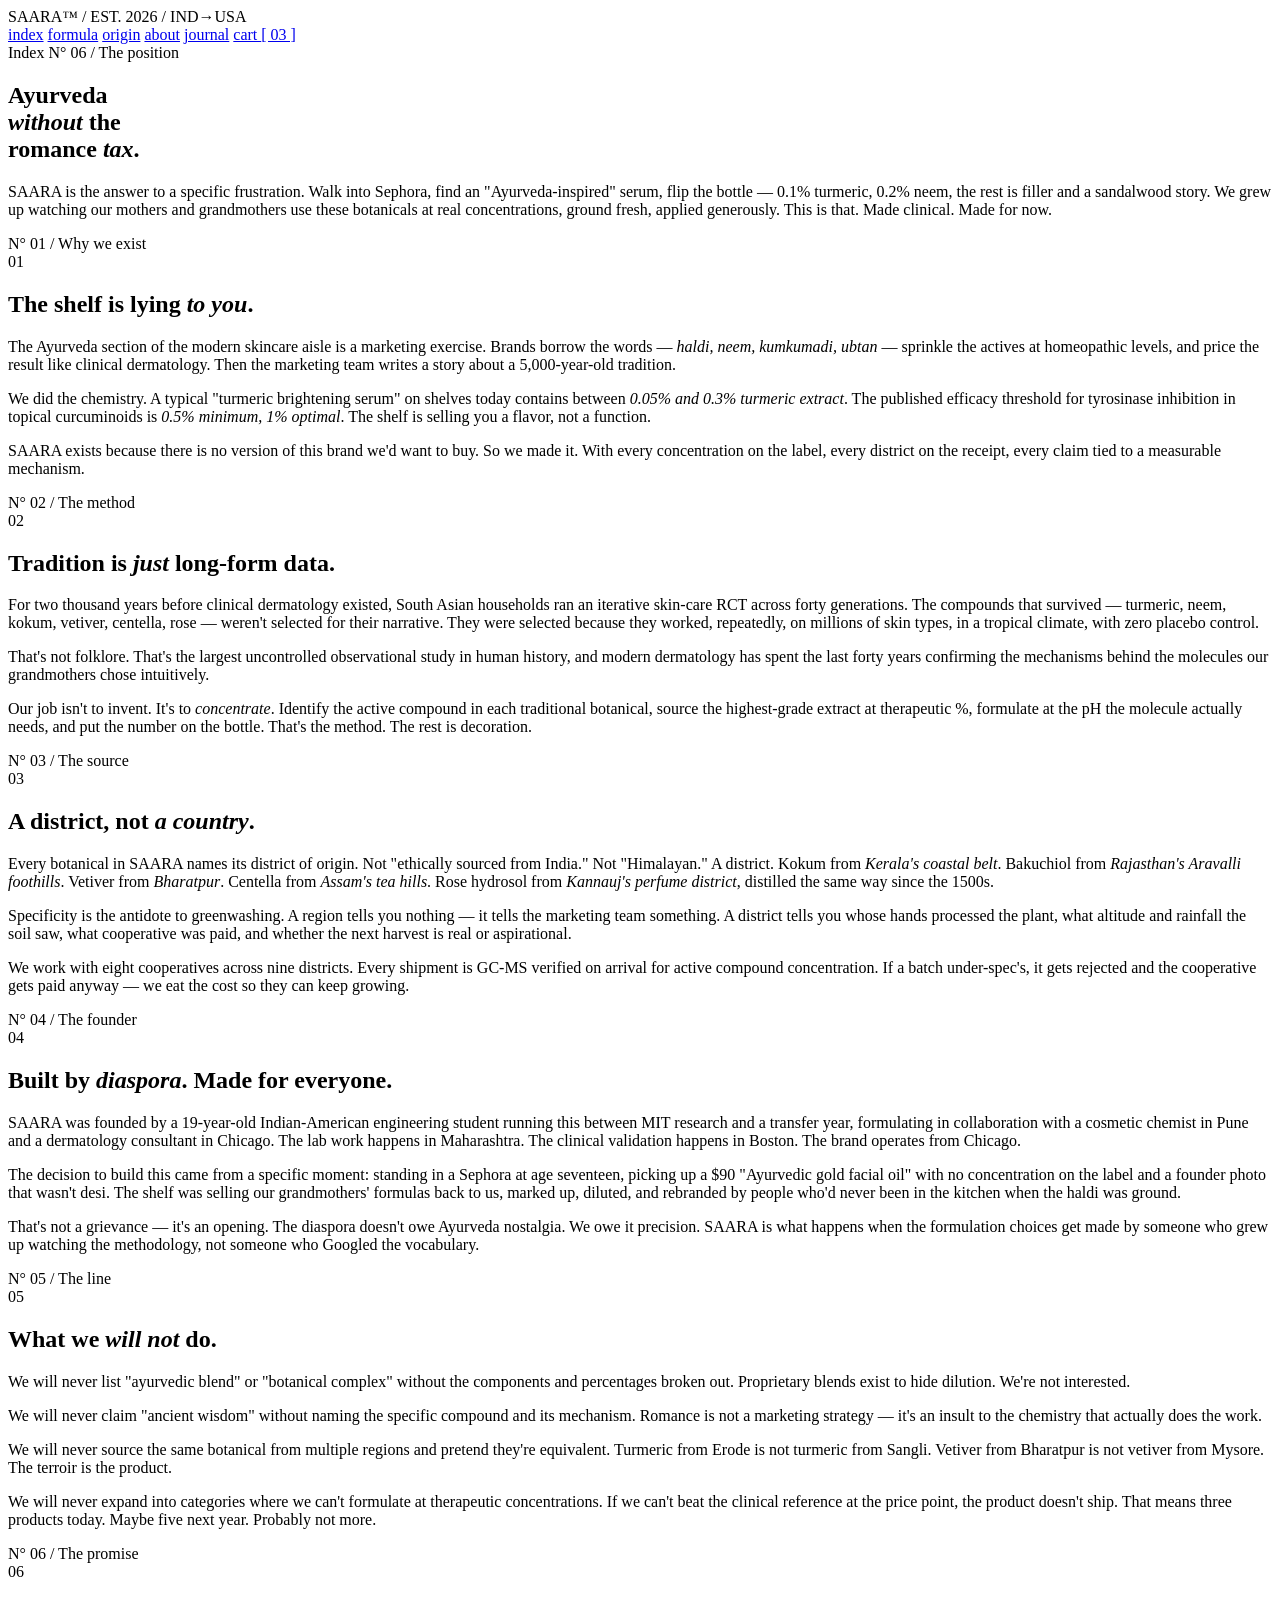
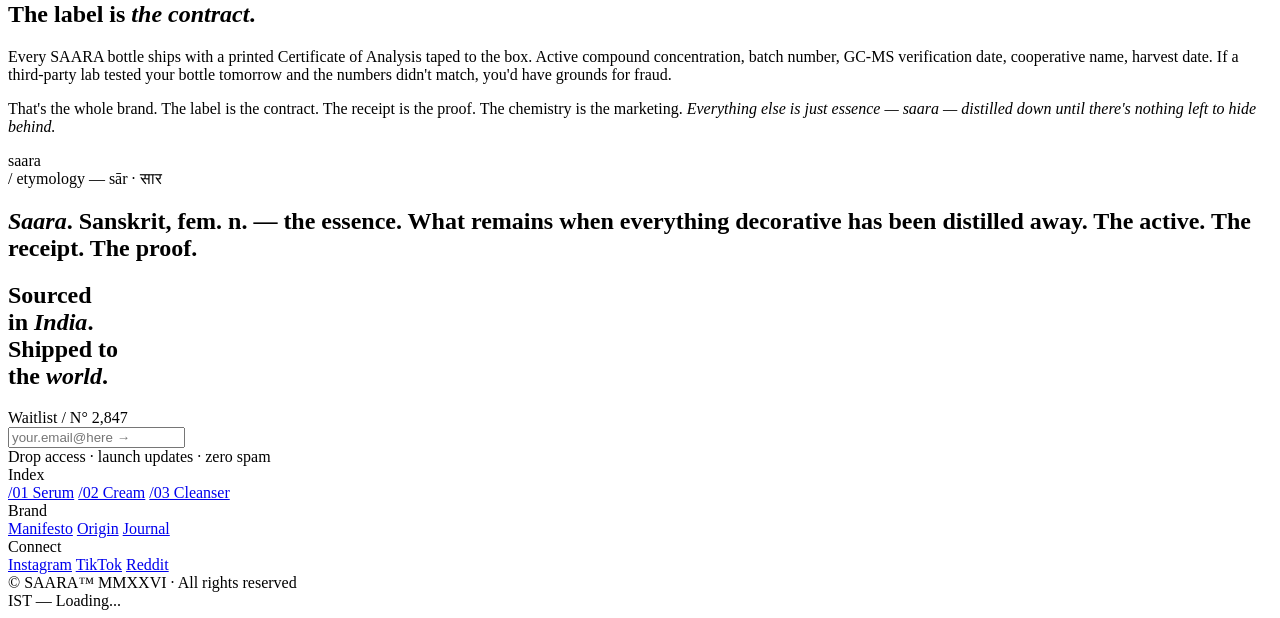
==== about.html @ 4f120935 "Initial commit" ====
<!DOCTYPE html>
<html lang="en">
<head>
  <meta charset="UTF-8">
  <meta name="viewport" content="width=device-width, initial-scale=1.0">
  <title>SAARA — About. The manifesto, the source, the founder.</title>
  <meta name="description" content="Why SAARA exists. The Ayurvedic method made clinical. The founder, the source story, and the line in the sand.">
  <link rel="preconnect" href="https://fonts.googleapis.com">
  <link rel="preconnect" href="https://fonts.gstatic.com" crossorigin>
  <link rel="stylesheet" href="https://fonts.googleapis.com/css2?family=Inter:wght@300;400;500;600;700&family=Fraunces:ital,opsz,wght@0,9..144,300;0,9..144,400;0,9..144,500;1,9..144,300;1,9..144,400&family=JetBrains+Mono:wght@300;400;500&display=swap">
  <link rel="stylesheet" href="css/tokens.css">
  <link rel="stylesheet" href="css/components.css">
  <link rel="stylesheet" href="css/pages.css">
</head>
<body>

<nav class="nav">
  <div class="nav-l">
    <span class="mark"></span>
    SAARA<span class="meta">™ / EST. 2026 / IND→USA</span>
  </div>
  <div class="nav-r">
    <a href="index.html" class="magnetic">index</a>
    <a href="ingredients.html" class="magnetic">formula</a>
    <a href="origin.html" class="magnetic">origin</a>
    <a href="about.html" class="magnetic active">about</a>
    <a href="journal.html" class="magnetic">journal</a>
    <a href="cart.html" class="magnetic nav-cart">cart <span class="count">[ 03 ]</span></a>
  </div>
</nav>

<section class="page-hero" data-section data-parallax>
  <div class="page-eyebrow">Index N° 06 / The position</div>
  <h1 class="page-title">
    <span class="word" data-depth="40">Ayurveda</span><br>
    <span class="word ital" data-depth="60"><em>without</em></span> <span class="word" data-depth="50">the</span><br>
    <span class="word" data-depth="80">romance</span> <span class="word ital" data-depth="40"><em>tax</em></span>.
  </h1>
  <p class="page-sub">SAARA is the answer to a specific frustration. Walk into Sephora, find an "Ayurveda-inspired" serum, flip the bottle — 0.1% turmeric, 0.2% neem, the rest is filler and a sandalwood story. We grew up watching our mothers and grandmothers use these botanicals at real concentrations, ground fresh, applied generously. This is that. Made clinical. Made for now.</p>
</section>

<section class="about-body" data-section data-parallax>

  <div class="about-section">
    <div>
      <div class="about-num">N° 01 / Why we exist</div>
      <div class="about-num-big">01</div>
    </div>
    <div>
      <h2 class="about-section-h">The shelf is lying <em>to you</em>.</h2>
      <div class="about-section-body">
        <p>The Ayurveda section of the modern skincare aisle is a marketing exercise. Brands borrow the words — <em>haldi, neem, kumkumadi, ubtan</em> — sprinkle the actives at homeopathic levels, and price the result like clinical dermatology. Then the marketing team writes a story about a 5,000-year-old tradition.</p>
        <p>We did the chemistry. A typical "turmeric brightening serum" on shelves today contains between <em>0.05% and 0.3% turmeric extract</em>. The published efficacy threshold for tyrosinase inhibition in topical curcuminoids is <em>0.5% minimum, 1% optimal</em>. The shelf is selling you a flavor, not a function.</p>
        <p>SAARA exists because there is no version of this brand we'd want to buy. So we made it. With every concentration on the label, every district on the receipt, every claim tied to a measurable mechanism.</p>
      </div>
    </div>
  </div>

  <div class="about-section">
    <div>
      <div class="about-num">N° 02 / The method</div>
      <div class="about-num-big">02</div>
    </div>
    <div>
      <h2 class="about-section-h">Tradition is <em>just</em> long-form data.</h2>
      <div class="about-section-body">
        <p>For two thousand years before clinical dermatology existed, South Asian households ran an iterative skin-care RCT across forty generations. The compounds that survived — turmeric, neem, kokum, vetiver, centella, rose — weren't selected for their narrative. They were selected because they worked, repeatedly, on millions of skin types, in a tropical climate, with zero placebo control.</p>
        <p>That's not folklore. That's the largest uncontrolled observational study in human history, and modern dermatology has spent the last forty years confirming the mechanisms behind the molecules our grandmothers chose intuitively.</p>
        <p>Our job isn't to invent. It's to <em>concentrate</em>. Identify the active compound in each traditional botanical, source the highest-grade extract at therapeutic %, formulate at the pH the molecule actually needs, and put the number on the bottle. That's the method. The rest is decoration.</p>
      </div>
    </div>
  </div>

  <div class="about-section">
    <div>
      <div class="about-num">N° 03 / The source</div>
      <div class="about-num-big">03</div>
    </div>
    <div>
      <h2 class="about-section-h">A district, not <em>a country</em>.</h2>
      <div class="about-section-body">
        <p>Every botanical in SAARA names its district of origin. Not "ethically sourced from India." Not "Himalayan." A district. Kokum from <em>Kerala's coastal belt</em>. Bakuchiol from <em>Rajasthan's Aravalli foothills</em>. Vetiver from <em>Bharatpur</em>. Centella from <em>Assam's tea hills</em>. Rose hydrosol from <em>Kannauj's perfume district</em>, distilled the same way since the 1500s.</p>
        <p>Specificity is the antidote to greenwashing. A region tells you nothing — it tells the marketing team something. A district tells you whose hands processed the plant, what altitude and rainfall the soil saw, what cooperative was paid, and whether the next harvest is real or aspirational.</p>
        <p>We work with eight cooperatives across nine districts. Every shipment is GC-MS verified on arrival for active compound concentration. If a batch under-spec's, it gets rejected and the cooperative gets paid anyway — we eat the cost so they can keep growing.</p>
      </div>
    </div>
  </div>

  <div class="about-section">
    <div>
      <div class="about-num">N° 04 / The founder</div>
      <div class="about-num-big">04</div>
    </div>
    <div>
      <h2 class="about-section-h">Built by <em>diaspora</em>. Made for everyone.</h2>
      <div class="about-section-body">
        <p>SAARA was founded by a 19-year-old Indian-American engineering student running this between MIT research and a transfer year, formulating in collaboration with a cosmetic chemist in Pune and a dermatology consultant in Chicago. The lab work happens in Maharashtra. The clinical validation happens in Boston. The brand operates from Chicago.</p>
        <p>The decision to build this came from a specific moment: standing in a Sephora at age seventeen, picking up a $90 "Ayurvedic gold facial oil" with no concentration on the label and a founder photo that wasn't desi. The shelf was selling our grandmothers' formulas back to us, marked up, diluted, and rebranded by people who'd never been in the kitchen when the haldi was ground.</p>
        <p>That's not a grievance — it's an opening. The diaspora doesn't owe Ayurveda nostalgia. We owe it precision. SAARA is what happens when the formulation choices get made by someone who grew up watching the methodology, not someone who Googled the vocabulary.</p>
      </div>
    </div>
  </div>

  <div class="about-section">
    <div>
      <div class="about-num">N° 05 / The line</div>
      <div class="about-num-big">05</div>
    </div>
    <div>
      <h2 class="about-section-h">What we <em>will not</em> do.</h2>
      <div class="about-section-body">
        <p>We will never list "ayurvedic blend" or "botanical complex" without the components and percentages broken out. Proprietary blends exist to hide dilution. We're not interested.</p>
        <p>We will never claim "ancient wisdom" without naming the specific compound and its mechanism. Romance is not a marketing strategy — it's an insult to the chemistry that actually does the work.</p>
        <p>We will never source the same botanical from multiple regions and pretend they're equivalent. Turmeric from Erode is not turmeric from Sangli. Vetiver from Bharatpur is not vetiver from Mysore. The terroir is the product.</p>
        <p>We will never expand into categories where we can't formulate at therapeutic concentrations. If we can't beat the clinical reference at the price point, the product doesn't ship. That means three products today. Maybe five next year. Probably not more.</p>
      </div>
    </div>
  </div>

  <div class="about-section">
    <div>
      <div class="about-num">N° 06 / The promise</div>
      <div class="about-num-big">06</div>
    </div>
    <div>
      <h2 class="about-section-h">The label is <em>the contract</em>.</h2>
      <div class="about-section-body">
        <p>Every SAARA bottle ships with a printed Certificate of Analysis taped to the box. Active compound concentration, batch number, GC-MS verification date, cooperative name, harvest date. If a third-party lab tested your bottle tomorrow and the numbers didn't match, you'd have grounds for fraud.</p>
        <p>That's the whole brand. The label is the contract. The receipt is the proof. The chemistry is the marketing. <em>Everything else is just essence — saara — distilled down until there's nothing left to hide behind.</em></p>
      </div>
    </div>
  </div>

</section>

<section class="gs" data-section data-ghost-scope>
  <div class="gs-ghost" data-ghost>saara</div>
  <div class="gs-inner">
    <div class="gs-eyebrow">/ etymology — sār · सार</div>
    <h2 class="gs-text">
      <em>Saara</em>. <span class="sub">Sanskrit, fem.</span> n. — the essence. What remains when everything decorative has been distilled away. The active. The receipt. The proof.
    </h2>
  </div>
</section>

<footer class="footer" data-section data-dark data-parallax>
  <h2 class="footer-h">
    <span class="word" data-depth="40">Sourced</span><br>
    <span class="word" data-depth="60">in</span> <span class="word" data-depth="80"><em>India</em></span>.<br>
    <span class="word" data-depth="50">Shipped</span> <span class="word" data-depth="50">to</span><br>
    <span class="word" data-depth="70">the</span> <span class="word" data-depth="90"><em>world</em></span>.
  </h2>
  <div class="footer-grid">
    <div class="f-col f-newsletter">
      <div class="f-col-t">Waitlist / N° 2,847</div>
      <input placeholder="your.email@here →"/>
      <div class="hint">Drop access · launch updates · zero spam</div>
    </div>
    <div class="f-col">
      <div class="f-col-t">Index</div>
      <a href="product.html" class="magnetic">/01 Serum</a>
      <a href="product.html" class="magnetic">/02 Cream</a>
      <a href="product.html" class="magnetic">/03 Cleanser</a>
    </div>
    <div class="f-col">
      <div class="f-col-t">Brand</div>
      <a href="about.html" class="magnetic">Manifesto</a>
      <a href="origin.html" class="magnetic">Origin</a>
      <a href="journal.html" class="magnetic">Journal</a>
    </div>
    <div class="f-col">
      <div class="f-col-t">Connect</div>
      <a href="#" class="magnetic">Instagram</a>
      <a href="#" class="magnetic">TikTok</a>
      <a href="#" class="magnetic">Reddit</a>
    </div>
  </div>
  <div class="footer-bot">
    <div class="footer-copy">© SAARA™ MMXXVI · All rights reserved</div>
    <div class="footer-time"><span class="dot"></span><span id="live-time">IST — Loading...</span></div>
  </div>
</footer>

<div class="cur-dot"></div>
<div class="cur-ring"></div>

<script src="js/motion.js"></script>
</body>
</html>
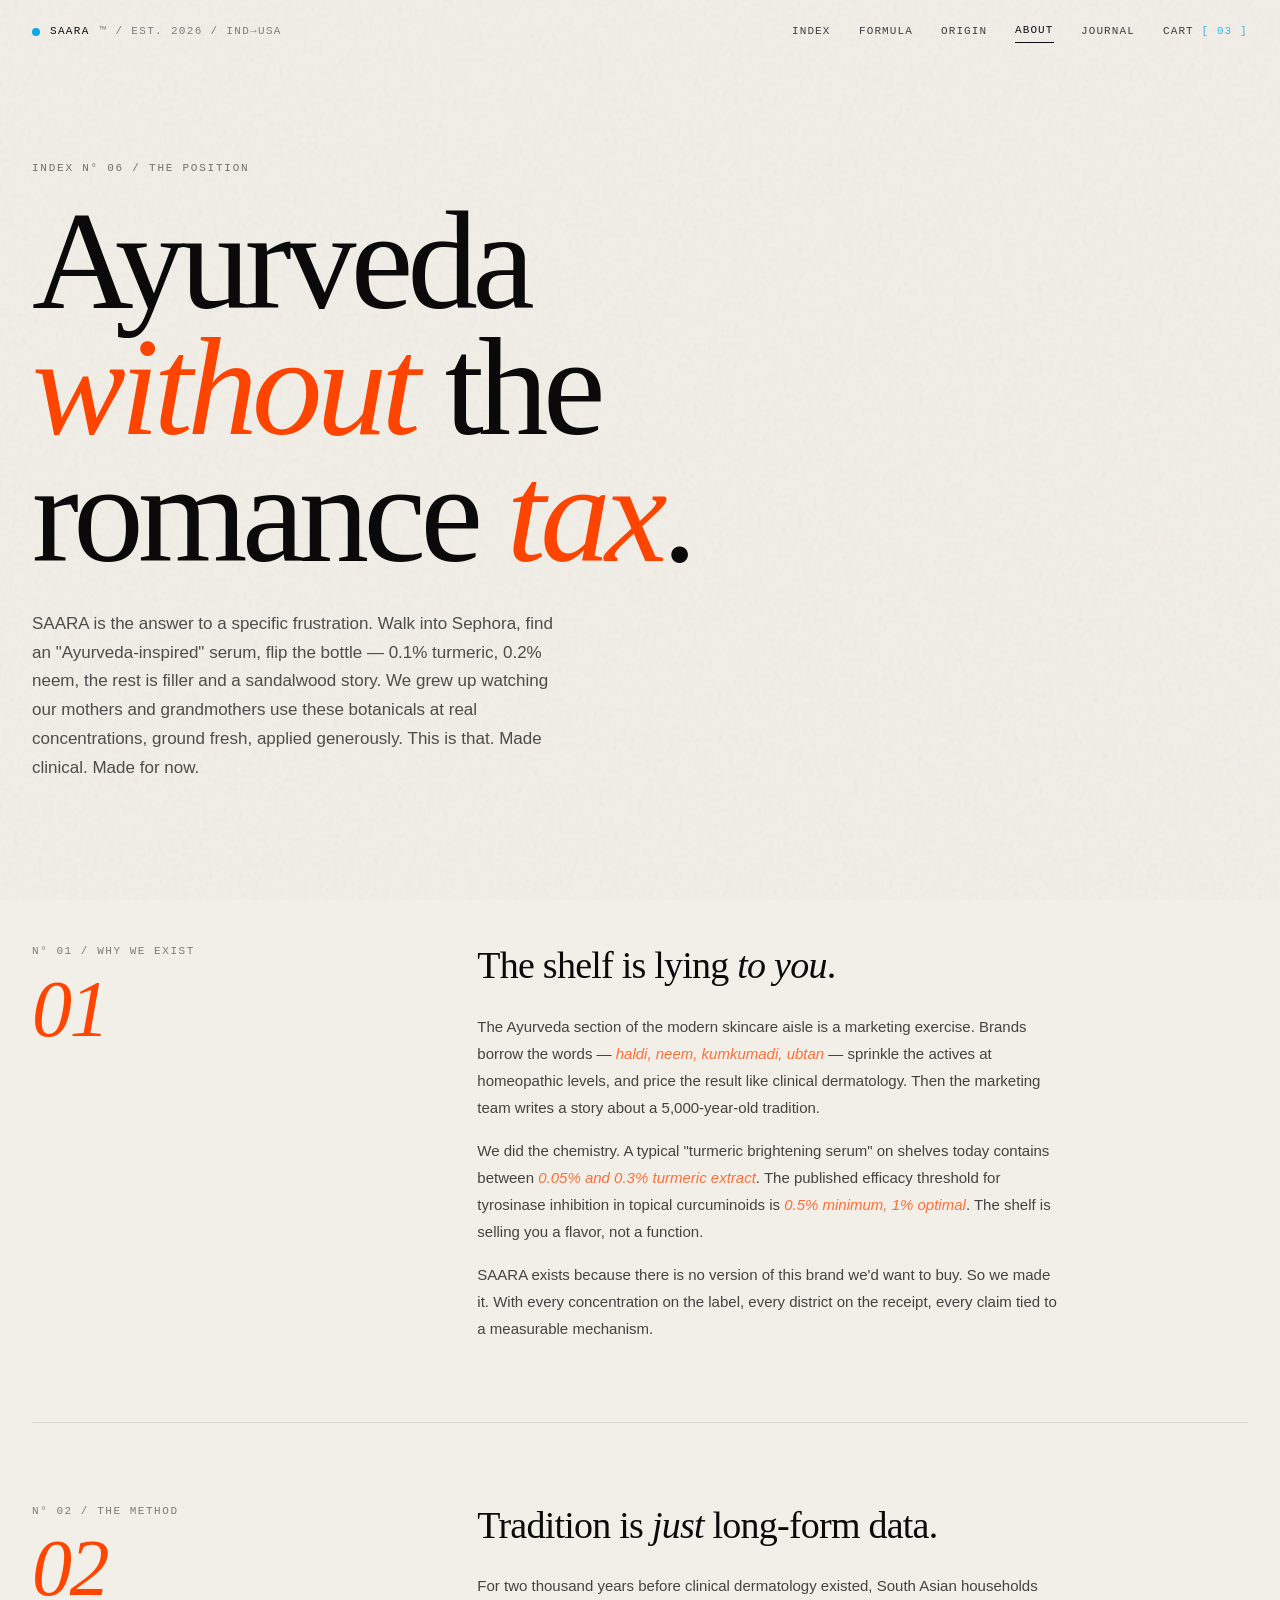
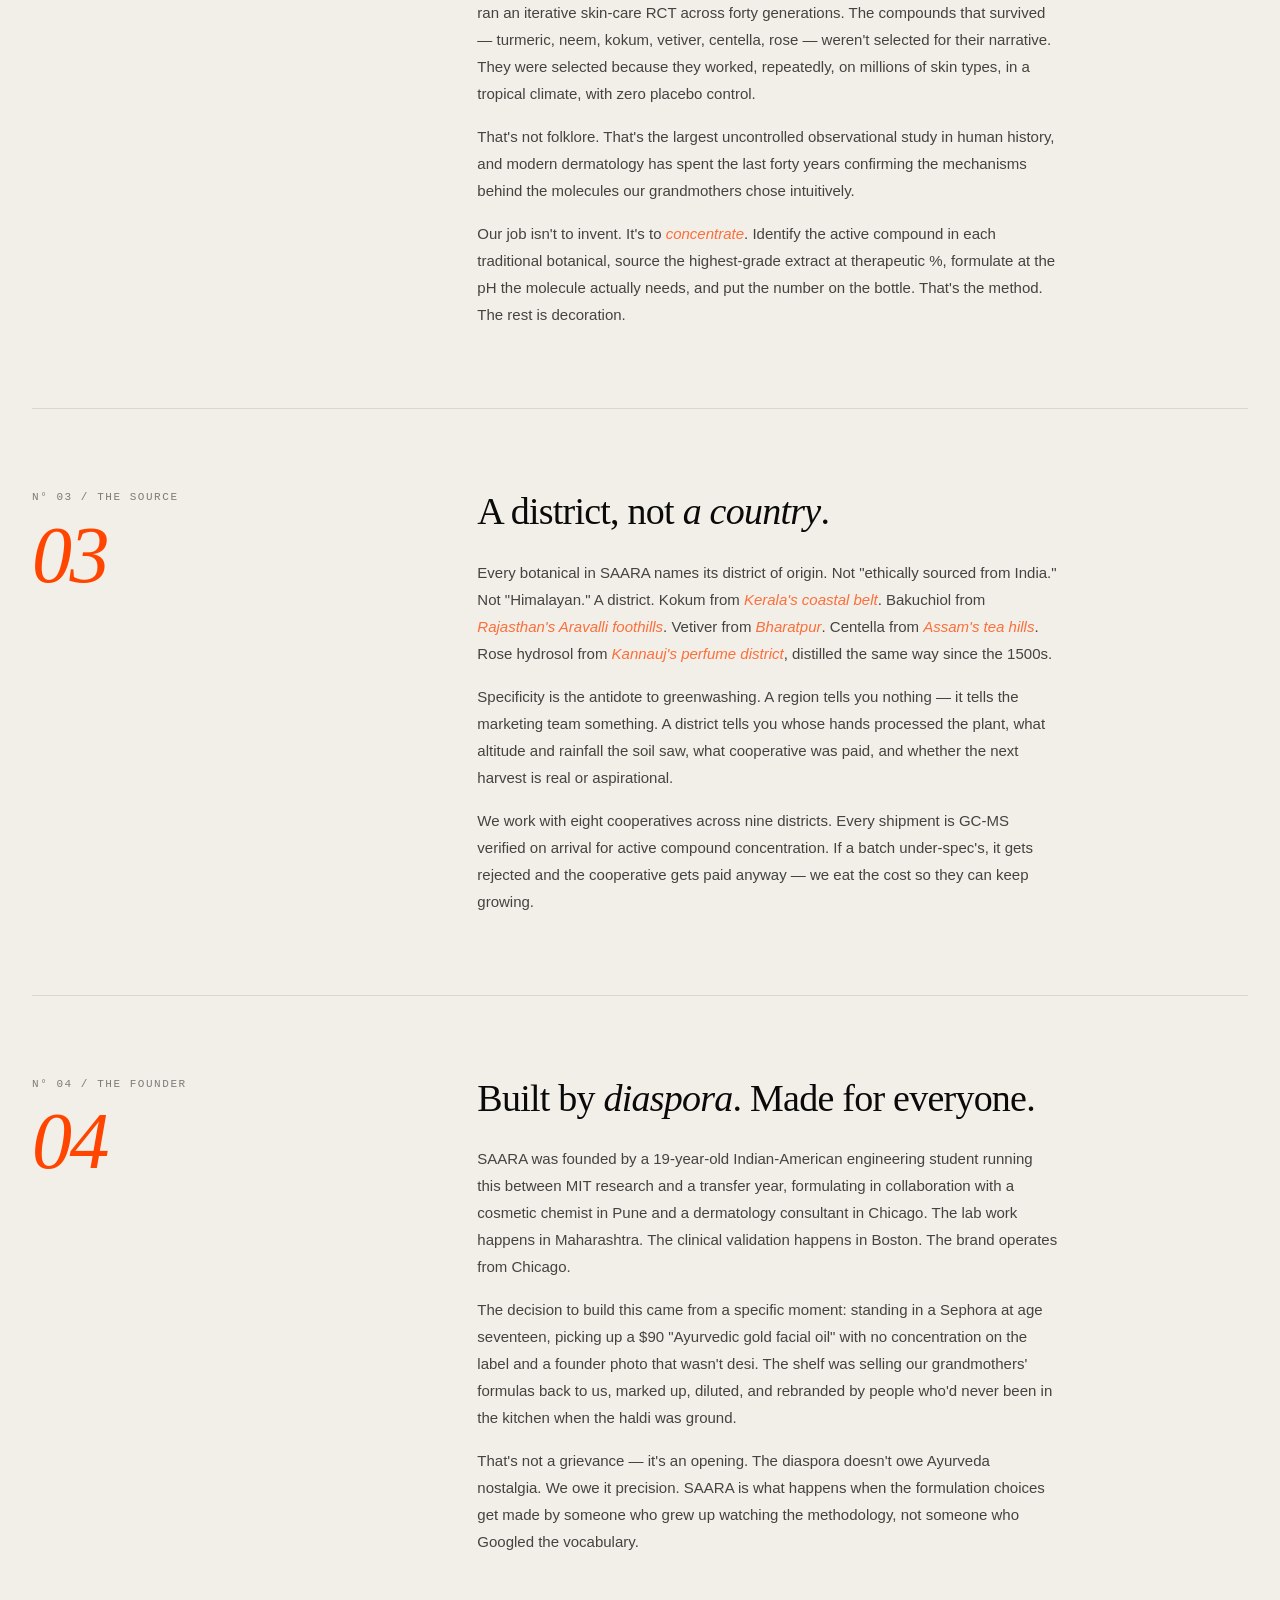
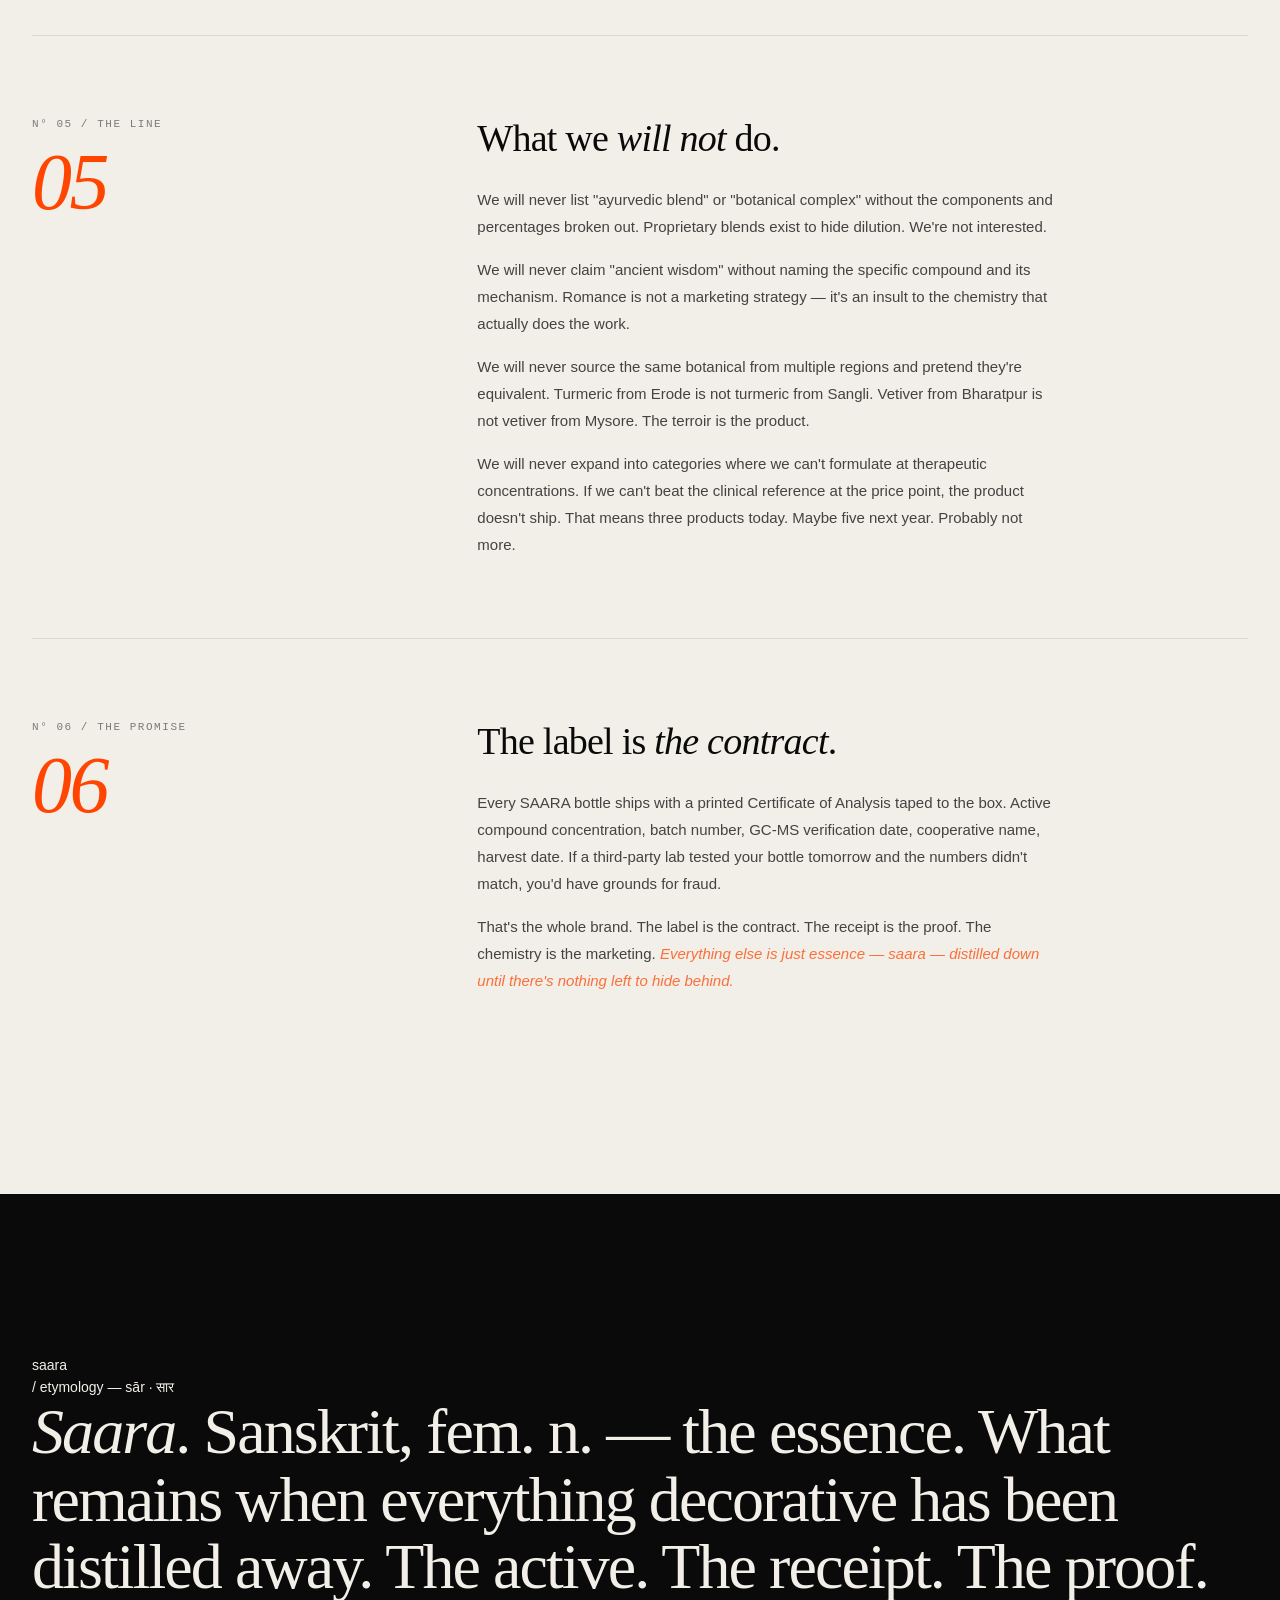
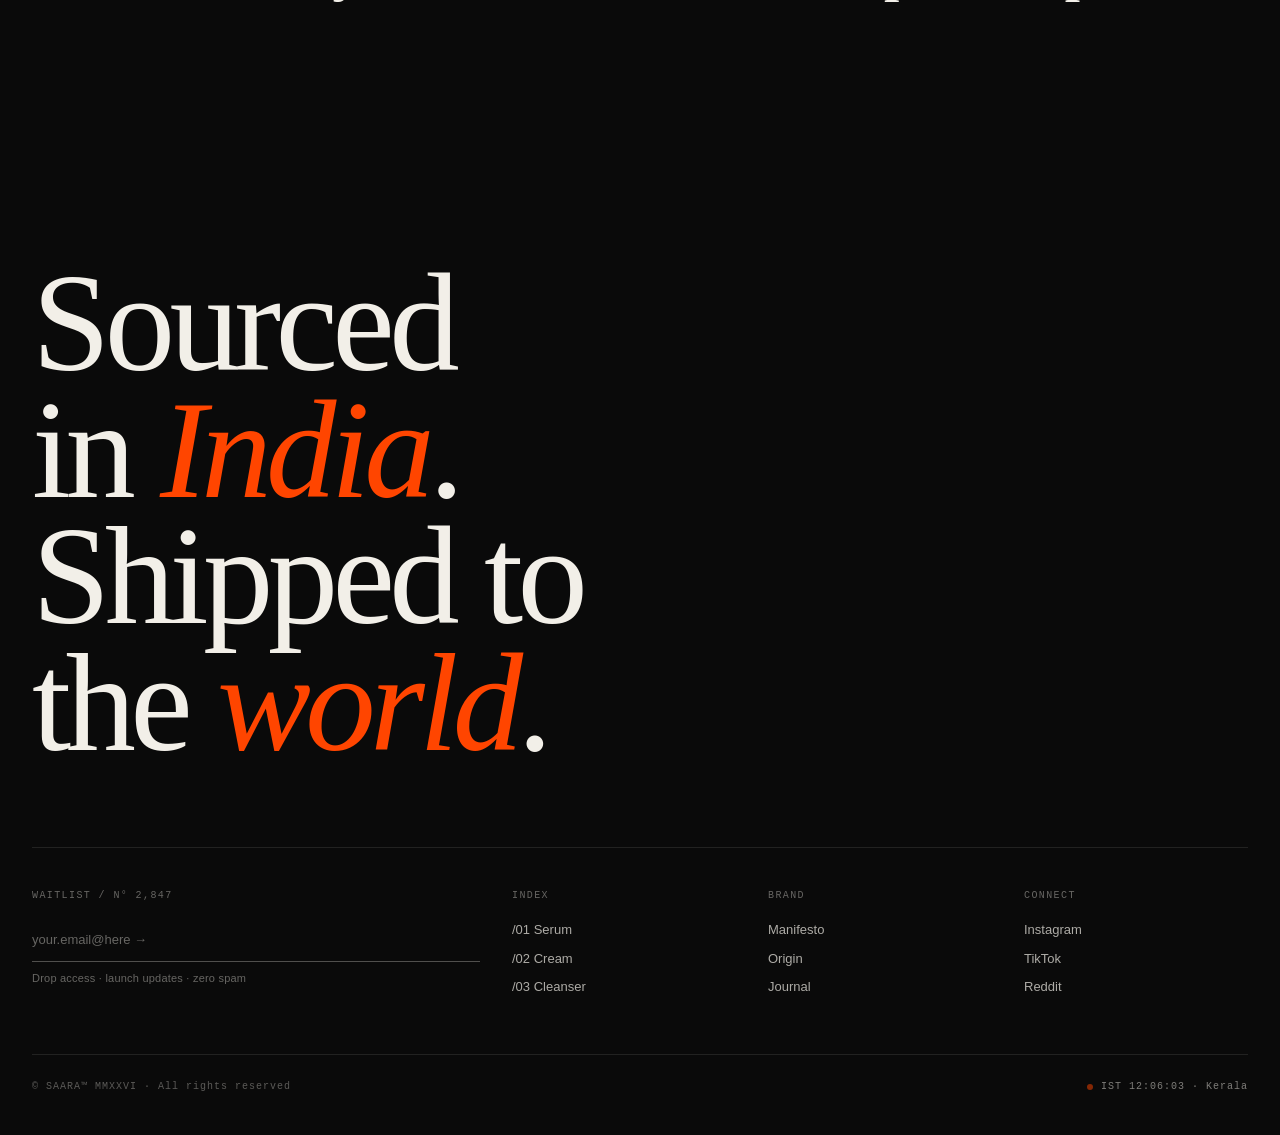
==== commit 71725032: "remove custom cursor" ====
--- a/about.html
+++ b/about.html
@@ -181,9 +181,6 @@
   </div>
 </footer>
 
-<div class="cur-dot"></div>
-<div class="cur-ring"></div>
-
 <script src="js/motion.js"></script>
 </body>
 </html>
--- a/css/tokens.css
+++ b/css/tokens.css
@@ -0,0 +1,135 @@
+/* ====================================================
+   SAARA — Design System Tokens
+   ==================================================== */
+
+:root {
+  /* Color */
+  --ink: #0A0A0A;
+  --ink-90: rgba(10, 10, 10, 0.9);
+  --ink-70: rgba(10, 10, 10, 0.7);
+  --ink-55: rgba(10, 10, 10, 0.55);
+  --ink-40: rgba(10, 10, 10, 0.4);
+  --ink-20: rgba(10, 10, 10, 0.2);
+  --ink-10: rgba(10, 10, 10, 0.1);
+  --ink-05: rgba(10, 10, 10, 0.05);
+
+  --paper: #F2EFE8;
+  --paper-90: rgba(242, 239, 232, 0.9);
+  --paper-70: rgba(242, 239, 232, 0.7);
+  --paper-40: rgba(242, 239, 232, 0.4);
+  --paper-20: rgba(242, 239, 232, 0.2);
+  --paper-10: rgba(242, 239, 232, 0.1);
+
+  /* Accent — burnt orange, the signature element */
+  --signal: #FF4500;
+  --signal-soft: rgba(255, 69, 0, 0.1);
+
+  /* Typography */
+  --font-display: 'Fraunces', 'Times New Roman', serif;
+  --font-body: 'Inter', -apple-system, BlinkMacSystemFont, sans-serif;
+  --font-mono: 'JetBrains Mono', 'Courier New', monospace;
+
+  /* Spacing */
+  --gutter: 32px;
+  --gutter-sm: 20px;
+  --section-y: 120px;
+  --section-y-sm: 80px;
+
+  /* Easing */
+  --ease-out: cubic-bezier(0.22, 1, 0.36, 1);
+  --ease-in-out: cubic-bezier(0.65, 0, 0.35, 1);
+
+  /* Numeric scale */
+  --display-1: clamp(64px, 11vw, 144px);
+  --display-2: clamp(48px, 8vw, 96px);
+  --display-3: clamp(36px, 5vw, 64px);
+  --heading-1: clamp(28px, 4vw, 56px);
+  --heading-2: clamp(22px, 3vw, 38px);
+  --body: 14px;
+  --mono-sm: 11px;
+  --mono-xs: 10px;
+}
+
+/* ====================================================
+   Reset
+   ==================================================== */
+
+*,
+*::before,
+*::after {
+  box-sizing: border-box;
+  margin: 0;
+  padding: 0;
+}
+
+html {
+  font-size: 16px;
+  scroll-behavior: smooth;
+  -webkit-font-smoothing: antialiased;
+  -moz-osx-font-smoothing: grayscale;
+}
+
+body {
+  font-family: var(--font-body);
+  font-weight: 400;
+  font-size: var(--body);
+  line-height: 1.6;
+  color: var(--ink);
+  background: var(--paper);
+  overflow-x: hidden;
+  min-height: 100vh;
+  position: relative;
+}
+
+/* Paper grain texture — applied once to body */
+body::before {
+  content: '';
+  position: fixed;
+  inset: 0;
+  pointer-events: none;
+  opacity: 0.08;
+  mix-blend-mode: multiply;
+  z-index: 999;
+  background-image: url("data:image/svg+xml,%3Csvg viewBox='0 0 200 200' xmlns='http://www.w3.org/2000/svg'%3E%3Cfilter id='n'%3E%3CfeTurbulence type='fractalNoise' baseFrequency='0.9'/%3E%3C/filter%3E%3Crect width='100%25' height='100%25' filter='url(%23n)'/%3E%3C/svg%3E");
+}
+
+img,
+picture,
+video,
+canvas {
+  display: block;
+  max-width: 100%;
+}
+
+button {
+  font: inherit;
+  background: none;
+  border: none;
+  color: inherit;
+}
+
+a {
+  color: inherit;
+  text-decoration: none;
+}
+
+input,
+textarea {
+  font: inherit;
+  background: none;
+  border: none;
+  outline: none;
+  color: inherit;
+}
+
+@media (prefers-reduced-motion: reduce) {
+  *,
+  *::before,
+  *::after {
+    animation-duration: 0.01ms !important;
+    animation-iteration-count: 1 !important;
+    transition-duration: 0.01ms !important;
+    scroll-behavior: auto !important;
+  }
+
+}
--- a/css/components.css
+++ b/css/components.css
@@ -0,0 +1,454 @@
+/* ====================================================
+   SAARA — Shared Components
+   Nav, footer, cursor, common type, dark sections
+   ==================================================== */
+
+/* ----------------------------------------------------
+   Custom cursor
+   ---------------------------------------------------- */
+
+.cur-dot,
+.cur-ring {
+  position: fixed;
+  pointer-events: none;
+  z-index: 9999;
+  transform: translate(-50%, -50%);
+  will-change: transform, width, height;
+}
+
+.cur-dot {
+  width: 6px;
+  height: 6px;
+  background: var(--signal);
+  border-radius: 50%;
+  transition: width 0.2s, height 0.2s, background 0.2s;
+}
+
+.cur-ring {
+  width: 40px;
+  height: 40px;
+  border: 0.5px solid var(--ink-40);
+  border-radius: 50%;
+  background: transparent;
+  transition: width 0.3s var(--ease-out),
+              height 0.3s var(--ease-out),
+              border-color 0.25s,
+              background 0.25s;
+  z-index: 9998;
+}
+
+body.cursor-dark .cur-ring {
+  border-color: rgba(242, 239, 232, 0.5);
+}
+
+body.cursor-hover .cur-ring {
+  width: 64px;
+  height: 64px;
+  border-color: var(--signal);
+  background: var(--signal-soft);
+}
+
+body.cursor-hover .cur-dot {
+  width: 8px;
+  height: 8px;
+}
+
+/* ----------------------------------------------------
+   Nav
+   ---------------------------------------------------- */
+
+.nav {
+  position: fixed;
+  top: 0;
+  left: 0;
+  right: 0;
+  display: flex;
+  justify-content: space-between;
+  align-items: center;
+  padding: 22px var(--gutter);
+  z-index: 100;
+  mix-blend-mode: difference;
+  color: #fff;
+  transition: padding 0.3s var(--ease-out);
+}
+
+.nav.scrolled {
+  padding: 14px var(--gutter);
+}
+
+.nav-l {
+  font-family: var(--font-mono);
+  font-size: var(--mono-sm);
+  letter-spacing: 0.12em;
+  text-transform: uppercase;
+  display: flex;
+  align-items: center;
+  gap: 10px;
+}
+
+.nav-l .mark {
+  display: inline-block;
+  width: 8px;
+  height: 8px;
+  background: var(--signal);
+  border-radius: 50%;
+  animation: pulse 2s ease-in-out infinite;
+}
+
+.nav-l .meta {
+  opacity: 0.5;
+}
+
+.nav-r {
+  display: flex;
+  gap: 28px;
+  font-family: var(--font-mono);
+  font-size: var(--mono-sm);
+  letter-spacing: 0.1em;
+  text-transform: uppercase;
+  align-items: center;
+}
+
+.nav-r a {
+  opacity: 0.8;
+  transition: opacity 0.2s;
+}
+
+.nav-r a:hover,
+.nav-r a.active {
+  opacity: 1;
+}
+
+.nav-r a.active::after {
+  content: '';
+  display: block;
+  width: 100%;
+  height: 0.5px;
+  background: currentColor;
+  margin-top: 2px;
+}
+
+.nav-cart {
+  display: flex;
+  align-items: center;
+  gap: 6px;
+}
+
+.nav-cart .count {
+  color: var(--signal);
+}
+
+/* ----------------------------------------------------
+   Footer
+   ---------------------------------------------------- */
+
+.footer {
+  padding: 100px var(--gutter) 40px;
+  background: var(--ink);
+  color: var(--paper);
+  position: relative;
+  z-index: 2;
+  overflow: hidden;
+  perspective: 1200px;
+}
+
+.footer-h {
+  font-family: var(--font-display);
+  font-size: var(--display-1);
+  font-weight: 300;
+  letter-spacing: -0.04em;
+  line-height: 0.9;
+  margin-bottom: 80px;
+  font-variation-settings: "opsz" 144;
+  will-change: transform;
+}
+
+.footer-h em {
+  font-style: italic;
+  color: var(--signal);
+}
+
+.footer-h .word {
+  display: inline-block;
+  will-change: transform;
+}
+
+.footer-grid {
+  display: grid;
+  grid-template-columns: 2fr 1fr 1fr 1fr;
+  gap: 32px;
+  margin-bottom: 48px;
+  padding-top: 40px;
+  border-top: 0.5px solid var(--paper-10);
+}
+
+.f-col-t {
+  font-family: var(--font-mono);
+  font-size: var(--mono-xs);
+  letter-spacing: 0.14em;
+  text-transform: uppercase;
+  opacity: 0.4;
+  margin-bottom: 16px;
+  font-weight: 500;
+}
+
+.f-col a {
+  display: block;
+  font-size: 13px;
+  color: rgba(242, 239, 232, 0.7);
+  margin-bottom: 8px;
+  transition: color 0.15s, transform 0.2s var(--ease-out);
+}
+
+.f-col a:hover {
+  color: var(--paper);
+}
+
+.f-newsletter input {
+  background: transparent;
+  border-bottom: 0.5px solid rgba(242, 239, 232, 0.3);
+  padding: 10px 0;
+  color: var(--paper);
+  font-size: 13px;
+  width: 100%;
+  transition: border-color 0.2s;
+}
+
+.f-newsletter input::placeholder {
+  color: rgba(242, 239, 232, 0.4);
+}
+
+.f-newsletter input:focus {
+  border-color: var(--signal);
+}
+
+.f-newsletter .hint {
+  font-size: 11px;
+  color: rgba(242, 239, 232, 0.4);
+  margin-top: 8px;
+  letter-spacing: 0.02em;
+}
+
+.footer-bot {
+  display: flex;
+  justify-content: space-between;
+  align-items: center;
+  padding-top: 24px;
+  border-top: 0.5px solid var(--paper-10);
+}
+
+.footer-copy,
+.footer-time {
+  font-family: var(--font-mono);
+  font-size: var(--mono-xs);
+  letter-spacing: 0.1em;
+  opacity: 0.35;
+}
+
+.footer-time {
+  opacity: 0.5;
+}
+
+.footer-time .dot {
+  display: inline-block;
+  width: 6px;
+  height: 6px;
+  background: var(--signal);
+  border-radius: 50%;
+  margin-right: 8px;
+  animation: pulse 2s ease-in-out infinite;
+  vertical-align: middle;
+}
+
+/* ----------------------------------------------------
+   Common: data bar (ticker)
+   ---------------------------------------------------- */
+
+.databar {
+  background: var(--ink);
+  color: var(--paper);
+  padding: 18px 0;
+  overflow: hidden;
+  white-space: nowrap;
+  position: relative;
+  z-index: 3;
+}
+
+.db-inner {
+  display: inline-block;
+  animation: tick 38s linear infinite;
+}
+
+.db-item {
+  display: inline-block;
+  font-family: var(--font-mono);
+  font-size: 13px;
+  letter-spacing: 0.14em;
+  text-transform: uppercase;
+  margin: 0 36px;
+}
+
+.db-item .num {
+  color: var(--signal);
+  font-weight: 500;
+}
+
+.db-item .star {
+  color: rgba(242, 239, 232, 0.3);
+  margin: 0 12px;
+}
+
+@keyframes tick {
+  0% { transform: translateX(0); }
+  100% { transform: translateX(-50%); }
+}
+
+@keyframes pulse {
+  0%, 100% { opacity: 1; transform: scale(1); }
+  50% { opacity: 0.6; transform: scale(1.2); }
+}
+
+/* ----------------------------------------------------
+   Magnetic elements
+   ---------------------------------------------------- */
+
+.magnetic {
+  display: inline-block;
+  will-change: transform;
+  transition: transform 0.3s var(--ease-out);
+}
+
+/* ----------------------------------------------------
+   Section common
+   ---------------------------------------------------- */
+
+.section {
+  padding: var(--section-y) var(--gutter);
+  position: relative;
+  z-index: 2;
+}
+
+.section-sm {
+  padding: var(--section-y-sm) var(--gutter);
+}
+
+.section-head {
+  display: flex;
+  justify-content: space-between;
+  align-items: flex-end;
+  margin-bottom: 56px;
+  border-bottom: 0.5px solid var(--ink-20);
+  padding-bottom: 24px;
+}
+
+.section-tag {
+  font-family: var(--font-mono);
+  font-size: var(--mono-xs);
+  letter-spacing: 0.16em;
+  text-transform: uppercase;
+  opacity: 0.55;
+  margin-bottom: 12px;
+  font-weight: 500;
+}
+
+.section-h {
+  font-family: var(--font-display);
+  font-size: var(--heading-1);
+  font-weight: 300;
+  letter-spacing: -0.03em;
+  line-height: 1;
+}
+
+.section-h em {
+  font-style: italic;
+  color: var(--signal);
+}
+
+.section-meta {
+  text-align: right;
+  font-family: var(--font-mono);
+  font-size: var(--mono-sm);
+  letter-spacing: 0.12em;
+  text-transform: uppercase;
+  opacity: 0.55;
+  line-height: 2;
+}
+
+/* ----------------------------------------------------
+   Reveal animations (used everywhere)
+   ---------------------------------------------------- */
+
+.reveal {
+  opacity: 0;
+  transform: translateY(40px);
+  transition: opacity 0.8s var(--ease-out),
+              transform 0.8s var(--ease-out);
+}
+
+.reveal.on {
+  opacity: 1;
+  transform: translateY(0);
+}
+
+.reveal-word {
+  display: inline-block;
+  opacity: 0;
+  transform: translateY(40px);
+  transition: opacity 0.8s var(--ease-out),
+              transform 0.8s var(--ease-out);
+}
+
+.reveal-word.on {
+  opacity: 1;
+  transform: translateY(0);
+}
+
+/* ----------------------------------------------------
+   Responsive
+   ---------------------------------------------------- */
+
+@media (max-width: 900px) {
+  :root {
+    --gutter: 20px;
+    --section-y: 80px;
+    --section-y-sm: 60px;
+  }
+
+  .nav-r {
+    gap: 16px;
+  }
+
+  .nav-r a:not(.nav-cart) {
+    display: none;
+  }
+
+  .footer-grid {
+    grid-template-columns: 1fr;
+    gap: 32px;
+  }
+
+  .section-head {
+    flex-direction: column;
+    align-items: flex-start;
+    gap: 16px;
+  }
+
+  .section-meta {
+    text-align: left;
+  }
+
+  body {
+    cursor: auto;
+  }
+
+  .cur-dot,
+  .cur-ring {
+    display: none;
+  }
+
+  button,
+  a,
+  input {
+    cursor: pointer;
+  }
+}
--- a/css/pages.css
+++ b/css/pages.css
@@ -0,0 +1,1600 @@
+/* ====================================================
+   SAARA — Page-specific styles
+   ==================================================== */
+
+/* ----------------------------------------------------
+   HOMEPAGE
+   ---------------------------------------------------- */
+
+.hero {
+  position: relative;
+  padding: 120px var(--gutter) 100px;
+  min-height: 720px;
+  z-index: 2;
+  perspective: 1200px;
+  display: flex;
+  flex-direction: column;
+  justify-content: space-between;
+}
+
+.hero-meta {
+  display: flex;
+  justify-content: space-between;
+  font-family: var(--font-mono);
+  font-size: var(--mono-sm);
+  letter-spacing: 0.12em;
+  text-transform: uppercase;
+  color: var(--ink);
+  opacity: 0.55;
+  margin-bottom: 80px;
+}
+
+.hero-meta-r {
+  text-align: right;
+}
+
+.hero-title-wrap {
+  transform-style: preserve-3d;
+  will-change: transform;
+}
+
+.hero-title {
+  font-family: var(--font-display);
+  font-weight: 300;
+  font-size: var(--display-1);
+  line-height: 0.86;
+  letter-spacing: -0.04em;
+  font-variation-settings: "opsz" 144;
+}
+
+.hero-title .word {
+  display: inline-block;
+  transition: transform 0.8s var(--ease-out);
+  will-change: transform;
+}
+
+.hero-title .ital {
+  font-style: italic;
+  font-weight: 400;
+}
+
+.hero-title .small {
+  font-size: 0.66em;
+  font-weight: 400;
+}
+
+.hero-marker {
+  display: inline-block;
+  width: 14px;
+  height: 14px;
+  background: var(--signal);
+  border-radius: 50%;
+  vertical-align: middle;
+  margin: 0 12px 24px 0;
+  animation: pulse 2s ease-in-out infinite;
+}
+
+.hero-foot {
+  display: flex;
+  justify-content: space-between;
+  align-items: flex-end;
+  margin-top: 60px;
+  font-family: var(--font-mono);
+  font-size: var(--mono-sm);
+  letter-spacing: 0.1em;
+  text-transform: uppercase;
+  color: var(--ink);
+  opacity: 0.55;
+}
+
+.hero-foot-r {
+  max-width: 320px;
+  text-align: right;
+  line-height: 1.7;
+  text-transform: none;
+  letter-spacing: 0;
+  font-family: var(--font-body);
+  font-size: 13px;
+  opacity: 0.7;
+}
+
+.orbit-frame {
+  position: absolute;
+  top: 200px;
+  right: 80px;
+  width: 300px;
+  height: 300px;
+  pointer-events: none;
+  z-index: 3;
+}
+
+.orbit-frame canvas {
+  width: 100%;
+  height: 100%;
+}
+
+@media (max-width: 900px) {
+  .orbit-frame {
+    position: relative;
+    top: 0;
+    right: 0;
+    width: 100%;
+    height: 240px;
+    margin: 40px 0;
+  }
+}
+
+/* Manifesto */
+
+.manifesto {
+  padding: 140px var(--gutter);
+  position: relative;
+  z-index: 2;
+}
+
+.man-grid {
+  display: grid;
+  grid-template-columns: 1fr 2fr;
+  gap: 60px;
+  align-items: flex-start;
+}
+
+.man-num {
+  font-family: var(--font-mono);
+  font-size: var(--mono-sm);
+  letter-spacing: 0.14em;
+  text-transform: uppercase;
+  opacity: 0.5;
+}
+
+.man-num-big {
+  font-family: var(--font-display);
+  font-size: 80px;
+  font-weight: 300;
+  letter-spacing: -0.04em;
+  margin-top: 8px;
+}
+
+.man-text {
+  font-family: var(--font-display);
+  font-weight: 300;
+  font-size: var(--heading-2);
+  line-height: 1.2;
+  letter-spacing: -0.02em;
+}
+
+.man-text em {
+  font-style: italic;
+  color: var(--signal);
+}
+
+.man-text .strike {
+  text-decoration: line-through;
+  text-decoration-thickness: 1px;
+  color: var(--ink-40);
+}
+
+@media (max-width: 900px) {
+  .man-grid {
+    grid-template-columns: 1fr;
+    gap: 24px;
+  }
+  .man-num-big {
+    font-size: 56px;
+  }
+}
+
+/* Split */
+
+.split {
+  display: grid;
+  grid-template-columns: 1fr 1fr;
+  border-top: 0.5px solid var(--ink-20);
+  border-bottom: 0.5px solid var(--ink-20);
+  position: relative;
+  z-index: 2;
+}
+
+.split-l,
+.split-r {
+  padding: 80px 40px;
+  min-height: 460px;
+  display: flex;
+  flex-direction: column;
+  justify-content: space-between;
+  position: relative;
+  overflow: hidden;
+}
+
+.split-l {
+  background: var(--paper);
+  color: var(--ink);
+  border-right: 0.5px solid var(--ink-20);
+}
+
+.split-r {
+  background: var(--ink);
+  color: var(--paper);
+}
+
+.split-tag {
+  font-family: var(--font-mono);
+  font-size: var(--mono-xs);
+  letter-spacing: 0.16em;
+  text-transform: uppercase;
+  opacity: 0.55;
+  margin-bottom: 24px;
+}
+
+.split-h {
+  font-family: var(--font-display);
+  font-weight: 300;
+  font-size: var(--display-3);
+  letter-spacing: -0.03em;
+  line-height: 0.95;
+  margin-bottom: 20px;
+}
+
+.split-h em {
+  font-style: italic;
+  font-weight: 400;
+}
+
+.split-body {
+  font-size: 13px;
+  line-height: 1.7;
+  opacity: 0.7;
+  max-width: 340px;
+}
+
+.split-data {
+  display: grid;
+  grid-template-columns: 1fr 1fr;
+  gap: 24px;
+  margin-top: 40px;
+}
+
+.split-stat-n {
+  font-family: var(--font-display);
+  font-size: 56px;
+  font-weight: 300;
+  letter-spacing: -0.03em;
+  line-height: 1;
+}
+
+.split-stat-n .pct {
+  font-size: 36px;
+}
+
+.split-stat-l {
+  font-family: var(--font-mono);
+  font-size: 9px;
+  letter-spacing: 0.12em;
+  text-transform: uppercase;
+  opacity: 0.55;
+  margin-top: 6px;
+  line-height: 1.6;
+}
+
+.split-r .split-stat-n {
+  color: var(--signal);
+}
+
+.count-num {
+  display: inline-block;
+  min-width: 80px;
+}
+
+@media (max-width: 900px) {
+  .split {
+    grid-template-columns: 1fr;
+  }
+  .split-l {
+    border-right: none;
+    border-bottom: 0.5px solid var(--ink-20);
+  }
+}
+
+/* Formula table */
+
+.formula-head-l .ftl-tag {
+  font-family: var(--font-mono);
+  font-size: var(--mono-xs);
+  letter-spacing: 0.16em;
+  text-transform: uppercase;
+  opacity: 0.55;
+  margin-bottom: 12px;
+}
+
+.formula-head-l .ftl-h {
+  font-family: var(--font-display);
+  font-size: var(--display-3);
+  font-weight: 300;
+  letter-spacing: -0.03em;
+  line-height: 1;
+}
+
+.formula-head-l .ftl-h em {
+  font-style: italic;
+  color: var(--signal);
+}
+
+.frow {
+  display: grid;
+  grid-template-columns: 60px 1fr 1fr 100px 90px;
+  gap: 24px;
+  padding: 28px 0;
+  border-bottom: 0.5px solid var(--ink-10);
+  align-items: center;
+  transition: padding 0.3s var(--ease-out), background 0.2s;
+  position: relative;
+  opacity: 0;
+  transform: translateY(30px);
+}
+
+.frow.on {
+  opacity: 1;
+  transform: translateY(0);
+  transition: padding 0.3s var(--ease-out),
+              background 0.2s,
+              opacity 0.7s var(--ease-out),
+              transform 0.7s var(--ease-out);
+}
+
+.frow::after {
+  content: '';
+  position: absolute;
+  left: 0;
+  right: 0;
+  bottom: 0;
+  height: 0.5px;
+  background: var(--signal);
+  transform: scaleX(0);
+  transform-origin: left;
+  transition: transform 0.4s var(--ease-out);
+}
+
+.frow:hover {
+  padding-left: 20px;
+  background: rgba(255, 69, 0, 0.02);
+}
+
+.frow:hover::after {
+  transform: scaleX(1);
+}
+
+.frow:hover .frow-num,
+.frow:hover .frow-pct {
+  color: var(--signal);
+}
+
+.frow:hover .frow-pct {
+  transform: translateX(-8px);
+}
+
+.frow-num {
+  font-family: var(--font-mono);
+  font-size: var(--mono-sm);
+  letter-spacing: 0.1em;
+  opacity: 0.45;
+  transition: color 0.15s;
+}
+
+.frow-name {
+  font-family: var(--font-display);
+  font-size: 26px;
+  font-weight: 300;
+  letter-spacing: -0.02em;
+  line-height: 1.1;
+}
+
+.frow-name em {
+  font-style: italic;
+}
+
+.frow-src {
+  font-family: var(--font-mono);
+  font-size: var(--mono-xs);
+  letter-spacing: 0.12em;
+  text-transform: uppercase;
+  opacity: 0.55;
+  line-height: 1.6;
+}
+
+.frow-src .dist {
+  color: var(--signal);
+}
+
+.frow-pct {
+  font-family: var(--font-display);
+  font-size: 36px;
+  font-weight: 300;
+  letter-spacing: -0.03em;
+  text-align: right;
+  line-height: 1;
+  transition: transform 0.25s var(--ease-out), color 0.2s;
+}
+
+.frow-func {
+  font-family: var(--font-mono);
+  font-size: var(--mono-xs);
+  letter-spacing: 0.1em;
+  text-transform: uppercase;
+  opacity: 0.55;
+  text-align: right;
+  line-height: 1.5;
+}
+
+@media (max-width: 900px) {
+  .frow {
+    grid-template-columns: 40px 1fr 80px;
+    grid-template-areas:
+      "num name pct"
+      "num src func";
+    gap: 12px 16px;
+  }
+  .frow-num { grid-area: num; }
+  .frow-name { grid-area: name; font-size: 20px; }
+  .frow-src { grid-area: src; }
+  .frow-pct { grid-area: pct; font-size: 26px; }
+  .frow-func { grid-area: func; text-align: left; }
+}
+
+/* Giant statement */
+
+.gs {
+  padding: 160px var(--gutter);
+  background: var(--ink);
+  color: var(--paper);
+  position: relative;
+  z-index: 2;
+  overflow: hidden;
+  perspective: 1200px;
+}
+
+.gs-bg {
+  position: absolute;
+  font-family: var(--font-display);
+  font-style: italic;
+  font-weight: 300;
+  font-size: clamp(280px, 50vw, 600px);
+  color: rgba(242, 239, 232, 0.03);
+  top: -100px;
+  left: -40px;
+  letter-spacing: -0.06em;
+  pointer-events: none;
+  line-height: 0.85;
+  will-change: transform;
+  transition: transform 0.6s var(--ease-out);
+}
+
+.gs-content {
+  position: relative;
+  max-width: 760px;
+  z-index: 2;
+}
+
+.gs-tag {
+  font-family: var(--font-mono);
+  font-size: var(--mono-sm);
+  letter-spacing: 0.16em;
+  text-transform: uppercase;
+  color: var(--signal);
+  margin-bottom: 32px;
+}
+
+.gs-text {
+  font-family: var(--font-display);
+  font-weight: 300;
+  font-size: var(--display-3);
+  line-height: 1.05;
+  letter-spacing: -0.03em;
+}
+
+.gs-text em {
+  font-style: italic;
+}
+
+.gs-text .o {
+  color: var(--signal);
+}
+
+.gs-foot {
+  margin-top: 48px;
+  display: flex;
+  gap: 32px;
+  font-family: var(--font-mono);
+  font-size: var(--mono-xs);
+  letter-spacing: 0.14em;
+  text-transform: uppercase;
+  opacity: 0.45;
+  flex-wrap: wrap;
+}
+
+/* Index of products */
+
+.idx-grid {
+  display: grid;
+  grid-template-columns: repeat(3, 1fr);
+  gap: 0;
+  border-top: 0.5px solid var(--ink-20);
+  perspective: 1400px;
+}
+
+.idx-cell {
+  border-right: 0.5px solid var(--ink-20);
+  border-bottom: 0.5px solid var(--ink-20);
+  padding: 36px 28px;
+  transition: background 0.35s, color 0.35s;
+  position: relative;
+  min-height: 320px;
+  display: flex;
+  flex-direction: column;
+  justify-content: space-between;
+  transform-style: preserve-3d;
+  will-change: transform;
+}
+
+.idx-cell:nth-child(3n) {
+  border-right: none;
+}
+
+.idx-cell:hover {
+  background: var(--ink);
+  color: var(--paper);
+}
+
+.idx-cell:hover .ic-arrow {
+  transform: translateX(12px) translateZ(20px);
+  color: var(--signal);
+}
+
+.idx-cell:hover .ic-name {
+  transform: translateZ(30px);
+}
+
+.ic-top {
+  display: flex;
+  justify-content: space-between;
+  align-items: flex-start;
+  margin-bottom: 20px;
+  transform: translateZ(15px);
+}
+
+.ic-num {
+  font-family: var(--font-mono);
+  font-size: var(--mono-xs);
+  letter-spacing: 0.12em;
+  opacity: 0.5;
+}
+
+.ic-tag {
+  font-family: var(--font-mono);
+  font-size: 9px;
+  letter-spacing: 0.14em;
+  text-transform: uppercase;
+  padding: 4px 10px;
+  border: 0.5px solid currentColor;
+  opacity: 0.7;
+}
+
+.ic-name {
+  font-family: var(--font-display);
+  font-size: 36px;
+  font-weight: 300;
+  letter-spacing: -0.02em;
+  line-height: 1.05;
+  margin-bottom: 8px;
+  transition: transform 0.35s var(--ease-out);
+}
+
+.ic-name em {
+  font-style: italic;
+}
+
+.ic-desc {
+  font-family: var(--font-mono);
+  font-size: var(--mono-xs);
+  letter-spacing: 0.1em;
+  text-transform: uppercase;
+  opacity: 0.55;
+  line-height: 1.8;
+  margin-bottom: 16px;
+}
+
+.ic-bottom {
+  display: flex;
+  justify-content: space-between;
+  align-items: flex-end;
+  transform: translateZ(10px);
+}
+
+.ic-price {
+  font-family: var(--font-display);
+  font-size: 24px;
+  font-weight: 300;
+  letter-spacing: -0.02em;
+}
+
+.ic-arrow {
+  font-size: 16px;
+  transition: transform 0.35s var(--ease-out), color 0.2s;
+  opacity: 0.7;
+}
+
+@media (max-width: 900px) {
+  .idx-grid {
+    grid-template-columns: 1fr;
+  }
+  .idx-cell {
+    border-right: none !important;
+  }
+}
+
+/* ----------------------------------------------------
+   INGREDIENTS PAGE
+   ---------------------------------------------------- */
+
+.page-hero {
+  padding: 160px var(--gutter) 80px;
+  position: relative;
+  z-index: 2;
+}
+
+.page-eyebrow {
+  font-family: var(--font-mono);
+  font-size: var(--mono-sm);
+  letter-spacing: 0.16em;
+  text-transform: uppercase;
+  opacity: 0.55;
+  margin-bottom: 20px;
+}
+
+.page-title {
+  font-family: var(--font-display);
+  font-weight: 300;
+  font-size: var(--display-1);
+  line-height: 0.9;
+  letter-spacing: -0.04em;
+  font-variation-settings: "opsz" 144;
+  margin-bottom: 32px;
+}
+
+.page-title em {
+  font-style: italic;
+  color: var(--signal);
+}
+
+.page-sub {
+  font-family: var(--font-body);
+  font-size: 17px;
+  line-height: 1.7;
+  max-width: 540px;
+  opacity: 0.7;
+}
+
+/* Filter bar */
+
+.filter-bar {
+  display: flex;
+  justify-content: space-between;
+  align-items: center;
+  padding: 24px var(--gutter);
+  border-top: 0.5px solid var(--ink-20);
+  border-bottom: 0.5px solid var(--ink-20);
+  font-family: var(--font-mono);
+  font-size: var(--mono-sm);
+  letter-spacing: 0.1em;
+  text-transform: uppercase;
+  position: sticky;
+  top: 60px;
+  background: var(--paper);
+  z-index: 50;
+}
+
+.filter-tabs {
+  display: flex;
+  gap: 28px;
+}
+
+.filter-tab {
+  opacity: 0.5;
+  transition: opacity 0.2s;
+  padding: 4px 0;
+  border-bottom: 0.5px solid transparent;
+}
+
+.filter-tab.active,
+.filter-tab:hover {
+  opacity: 1;
+  border-color: var(--signal);
+  color: var(--signal);
+}
+
+.filter-count {
+  opacity: 0.45;
+}
+
+/* Ingredient grid */
+
+.ing-grid {
+  display: grid;
+  grid-template-columns: repeat(3, 1fr);
+  gap: 0;
+  border-top: 0.5px solid var(--ink-10);
+}
+
+.ing-card {
+  padding: 40px 32px;
+  border-right: 0.5px solid var(--ink-10);
+  border-bottom: 0.5px solid var(--ink-10);
+  position: relative;
+  min-height: 340px;
+  display: flex;
+  flex-direction: column;
+  justify-content: space-between;
+  transition: background 0.35s, color 0.35s;
+  cursor: none;
+  overflow: hidden;
+}
+
+.ing-card:nth-child(3n) {
+  border-right: none;
+}
+
+.ing-card:hover {
+  background: var(--ink);
+  color: var(--paper);
+}
+
+.ing-card:hover .ing-card-pct {
+  color: var(--signal);
+  transform: translateX(-4px);
+}
+
+.ing-card:hover .ing-card-arrow {
+  transform: translateX(8px);
+  color: var(--signal);
+}
+
+.ing-card-top {
+  display: flex;
+  justify-content: space-between;
+  align-items: flex-start;
+}
+
+.ing-card-num {
+  font-family: var(--font-mono);
+  font-size: var(--mono-xs);
+  letter-spacing: 0.14em;
+  opacity: 0.5;
+}
+
+.ing-card-cat {
+  font-family: var(--font-mono);
+  font-size: 9px;
+  letter-spacing: 0.14em;
+  text-transform: uppercase;
+  padding: 4px 10px;
+  border: 0.5px solid currentColor;
+  opacity: 0.6;
+}
+
+.ing-card-name {
+  font-family: var(--font-display);
+  font-size: 38px;
+  font-weight: 300;
+  letter-spacing: -0.02em;
+  line-height: 1;
+  margin: 24px 0 4px;
+}
+
+.ing-card-name em {
+  font-style: italic;
+}
+
+.ing-card-latin {
+  font-family: var(--font-display);
+  font-style: italic;
+  font-size: 14px;
+  opacity: 0.6;
+  margin-bottom: 24px;
+}
+
+.ing-card-src {
+  font-family: var(--font-mono);
+  font-size: var(--mono-xs);
+  letter-spacing: 0.1em;
+  text-transform: uppercase;
+  opacity: 0.55;
+  line-height: 1.7;
+}
+
+.ing-card-src .dist {
+  color: var(--signal);
+}
+
+.ing-card:hover .ing-card-src .dist {
+  color: var(--signal);
+}
+
+.ing-card-foot {
+  display: flex;
+  justify-content: space-between;
+  align-items: flex-end;
+  margin-top: 24px;
+}
+
+.ing-card-pct {
+  font-family: var(--font-display);
+  font-size: 52px;
+  font-weight: 300;
+  letter-spacing: -0.03em;
+  line-height: 1;
+  transition: color 0.25s, transform 0.25s var(--ease-out);
+}
+
+.ing-card-pct .unit {
+  font-size: 24px;
+  opacity: 0.5;
+}
+
+.ing-card-arrow {
+  font-size: 16px;
+  opacity: 0.5;
+  transition: transform 0.3s var(--ease-out), color 0.2s;
+}
+
+@media (max-width: 900px) {
+  .ing-grid {
+    grid-template-columns: 1fr;
+  }
+  .ing-card {
+    border-right: none !important;
+  }
+}
+
+/* ----------------------------------------------------
+   PRODUCT PAGE
+   ---------------------------------------------------- */
+
+.prod-layout {
+  display: grid;
+  grid-template-columns: 1fr 1fr;
+  min-height: 100vh;
+  padding-top: 60px;
+}
+
+.prod-visual {
+  position: sticky;
+  top: 60px;
+  height: calc(100vh - 60px);
+  background: var(--ink);
+  display: flex;
+  align-items: center;
+  justify-content: center;
+  overflow: hidden;
+}
+
+.prod-visual canvas {
+  width: 100%;
+  height: 100%;
+}
+
+.prod-visual-meta {
+  position: absolute;
+  font-family: var(--font-mono);
+  font-size: var(--mono-xs);
+  letter-spacing: 0.14em;
+  text-transform: uppercase;
+  color: var(--paper);
+  opacity: 0.4;
+}
+
+.prod-visual-meta.tl { top: 32px; left: 32px; }
+.prod-visual-meta.tr { top: 32px; right: 32px; text-align: right; line-height: 1.8; }
+.prod-visual-meta.bl { bottom: 32px; left: 32px; line-height: 1.8; }
+.prod-visual-meta.br { bottom: 32px; right: 32px; text-align: right; }
+
+.prod-info {
+  padding: 80px var(--gutter);
+  display: flex;
+  flex-direction: column;
+  gap: 60px;
+}
+
+.prod-info-h {
+  border-bottom: 0.5px solid var(--ink-20);
+  padding-bottom: 60px;
+}
+
+.prod-info-cat {
+  font-family: var(--font-mono);
+  font-size: var(--mono-xs);
+  letter-spacing: 0.16em;
+  text-transform: uppercase;
+  opacity: 0.55;
+  margin-bottom: 20px;
+}
+
+.prod-info-name {
+  font-family: var(--font-display);
+  font-size: clamp(48px, 6vw, 76px);
+  font-weight: 300;
+  letter-spacing: -0.03em;
+  line-height: 0.92;
+  margin-bottom: 16px;
+}
+
+.prod-info-name em {
+  font-style: italic;
+  color: var(--signal);
+}
+
+.prod-info-sub {
+  font-family: var(--font-display);
+  font-style: italic;
+  font-size: 18px;
+  opacity: 0.6;
+  margin-bottom: 32px;
+}
+
+.prod-info-price-row {
+  display: flex;
+  justify-content: space-between;
+  align-items: baseline;
+  margin-bottom: 36px;
+}
+
+.prod-info-price {
+  font-family: var(--font-display);
+  font-size: 38px;
+  font-weight: 300;
+  letter-spacing: -0.02em;
+}
+
+.prod-info-size {
+  font-family: var(--font-mono);
+  font-size: var(--mono-sm);
+  letter-spacing: 0.12em;
+  text-transform: uppercase;
+  opacity: 0.55;
+}
+
+.add-to-cart {
+  width: 100%;
+  background: var(--ink);
+  color: var(--paper);
+  padding: 22px 28px;
+  font-family: var(--font-mono);
+  font-size: 12px;
+  letter-spacing: 0.16em;
+  text-transform: uppercase;
+  font-weight: 500;
+  display: flex;
+  justify-content: space-between;
+  align-items: center;
+  transition: background 0.25s, color 0.25s;
+}
+
+.add-to-cart:hover {
+  background: var(--signal);
+}
+
+.add-to-cart .arrow {
+  font-size: 16px;
+}
+
+.prod-section {
+  padding-bottom: 60px;
+  border-bottom: 0.5px solid var(--ink-10);
+}
+
+.prod-section:last-child {
+  border-bottom: none;
+}
+
+.prod-section-tag {
+  font-family: var(--font-mono);
+  font-size: var(--mono-xs);
+  letter-spacing: 0.14em;
+  text-transform: uppercase;
+  opacity: 0.5;
+  margin-bottom: 24px;
+}
+
+.prod-section-h {
+  font-family: var(--font-display);
+  font-size: 28px;
+  font-weight: 300;
+  letter-spacing: -0.02em;
+  margin-bottom: 20px;
+  line-height: 1.1;
+}
+
+.prod-section-h em {
+  font-style: italic;
+}
+
+.prod-section-body {
+  font-size: 14px;
+  line-height: 1.8;
+  opacity: 0.75;
+  max-width: 500px;
+}
+
+.prod-ing-list {
+  display: flex;
+  flex-direction: column;
+}
+
+.prod-ing-row {
+  display: grid;
+  grid-template-columns: 1fr 60px;
+  padding: 16px 0;
+  border-bottom: 0.5px solid var(--ink-10);
+  align-items: baseline;
+  gap: 16px;
+  transition: padding 0.25s var(--ease-out);
+}
+
+.prod-ing-row:hover {
+  padding-left: 12px;
+  background: rgba(255, 69, 0, 0.02);
+}
+
+.prod-ing-row:last-child {
+  border-bottom: none;
+}
+
+.prod-ing-name-col {
+  display: flex;
+  flex-direction: column;
+  gap: 4px;
+}
+
+.prod-ing-n {
+  font-family: var(--font-display);
+  font-size: 18px;
+  font-weight: 400;
+  letter-spacing: -0.01em;
+}
+
+.prod-ing-d {
+  font-family: var(--font-mono);
+  font-size: 10px;
+  letter-spacing: 0.1em;
+  text-transform: uppercase;
+  opacity: 0.55;
+}
+
+.prod-ing-p {
+  font-family: var(--font-display);
+  font-size: 24px;
+  font-weight: 300;
+  text-align: right;
+  color: var(--signal);
+  letter-spacing: -0.02em;
+}
+
+.prod-method-grid {
+  display: grid;
+  grid-template-columns: 1fr 1fr;
+  gap: 20px;
+  margin-top: 12px;
+}
+
+.prod-method-card {
+  background: var(--paper);
+  border: 0.5px solid var(--ink-10);
+  padding: 24px;
+  font-family: var(--font-mono);
+  font-size: 11px;
+  letter-spacing: 0.06em;
+  line-height: 1.7;
+}
+
+.prod-method-card .num {
+  font-family: var(--font-display);
+  font-size: 32px;
+  font-weight: 300;
+  color: var(--signal);
+  letter-spacing: -0.02em;
+  margin-bottom: 8px;
+  font-style: italic;
+  line-height: 1;
+}
+
+.prod-method-card .lab {
+  text-transform: uppercase;
+  opacity: 0.5;
+  letter-spacing: 0.14em;
+  margin-bottom: 4px;
+  font-size: 10px;
+}
+
+@media (max-width: 900px) {
+  .prod-layout {
+    grid-template-columns: 1fr;
+  }
+  .prod-visual {
+    position: relative;
+    height: 60vh;
+    top: 0;
+  }
+}
+
+/* ----------------------------------------------------
+   ORIGIN PAGE
+   ---------------------------------------------------- */
+
+.origin-map-section {
+  padding: 60px var(--gutter) 120px;
+  position: relative;
+  z-index: 2;
+}
+
+.origin-map-wrap {
+  background: var(--ink);
+  color: var(--paper);
+  padding: 80px 60px;
+  position: relative;
+  min-height: 700px;
+  overflow: hidden;
+}
+
+.origin-map-svg {
+  width: 100%;
+  height: auto;
+  display: block;
+}
+
+.origin-pin-info {
+  position: absolute;
+  background: var(--paper);
+  color: var(--ink);
+  padding: 24px 28px;
+  max-width: 280px;
+  font-family: var(--font-mono);
+  pointer-events: none;
+  opacity: 0;
+  transition: opacity 0.2s;
+  z-index: 10;
+}
+
+.origin-pin-info.show {
+  opacity: 1;
+}
+
+.origin-pin-info .pi-cat {
+  font-size: 9px;
+  letter-spacing: 0.16em;
+  text-transform: uppercase;
+  opacity: 0.55;
+  margin-bottom: 8px;
+}
+
+.origin-pin-info .pi-name {
+  font-family: var(--font-display);
+  font-size: 22px;
+  font-weight: 300;
+  font-style: italic;
+  letter-spacing: -0.02em;
+  margin-bottom: 4px;
+}
+
+.origin-pin-info .pi-meta {
+  font-size: 10px;
+  letter-spacing: 0.1em;
+  text-transform: uppercase;
+  opacity: 0.6;
+  line-height: 1.7;
+}
+
+.origin-pin-info .pi-meta .signal {
+  color: var(--signal);
+}
+
+.origin-table {
+  margin-top: 80px;
+}
+
+.origin-row {
+  display: grid;
+  grid-template-columns: 80px 1fr 1fr 1fr 60px;
+  gap: 24px;
+  padding: 24px 0;
+  border-bottom: 0.5px solid var(--ink-10);
+  align-items: center;
+  transition: padding 0.25s var(--ease-out);
+}
+
+.origin-row:hover {
+  padding-left: 16px;
+  background: rgba(255, 69, 0, 0.02);
+}
+
+.origin-row-num {
+  font-family: var(--font-mono);
+  font-size: var(--mono-xs);
+  letter-spacing: 0.14em;
+  opacity: 0.4;
+}
+
+.origin-row-place {
+  font-family: var(--font-display);
+  font-size: 28px;
+  font-weight: 300;
+  letter-spacing: -0.02em;
+}
+
+.origin-row-place em {
+  font-style: italic;
+  color: var(--signal);
+}
+
+.origin-row-meta {
+  font-family: var(--font-mono);
+  font-size: var(--mono-xs);
+  letter-spacing: 0.1em;
+  text-transform: uppercase;
+  opacity: 0.55;
+  line-height: 1.7;
+}
+
+.origin-row-arrow {
+  font-size: 14px;
+  opacity: 0.4;
+  text-align: right;
+}
+
+/* ----------------------------------------------------
+   ABOUT PAGE
+   ---------------------------------------------------- */
+
+.about-body {
+  padding: 0 var(--gutter) 120px;
+}
+
+.about-section {
+  padding: 80px 0;
+  border-bottom: 0.5px solid var(--ink-10);
+  display: grid;
+  grid-template-columns: 1fr 2fr;
+  gap: 60px;
+  align-items: flex-start;
+}
+
+.about-section:last-child {
+  border-bottom: none;
+}
+
+.about-num {
+  font-family: var(--font-mono);
+  font-size: var(--mono-sm);
+  letter-spacing: 0.14em;
+  text-transform: uppercase;
+  opacity: 0.5;
+}
+
+.about-num-big {
+  font-family: var(--font-display);
+  font-style: italic;
+  font-size: 80px;
+  font-weight: 300;
+  letter-spacing: -0.03em;
+  margin-top: 8px;
+  color: var(--signal);
+  line-height: 1;
+}
+
+.about-section-h {
+  font-family: var(--font-display);
+  font-size: var(--heading-2);
+  font-weight: 300;
+  letter-spacing: -0.02em;
+  line-height: 1.2;
+  margin-bottom: 24px;
+}
+
+.about-section-h em {
+  font-style: italic;
+}
+
+.about-section-body p {
+  font-size: 15px;
+  line-height: 1.8;
+  opacity: 0.75;
+  margin-bottom: 16px;
+  max-width: 580px;
+}
+
+.about-section-body p:last-child {
+  margin-bottom: 0;
+}
+
+.about-section-body em {
+  font-style: italic;
+  color: var(--signal);
+}
+
+@media (max-width: 900px) {
+  .about-section {
+    grid-template-columns: 1fr;
+    gap: 24px;
+  }
+  .about-num-big {
+    font-size: 56px;
+  }
+}
+
+/* ----------------------------------------------------
+   JOURNAL PAGE
+   ---------------------------------------------------- */
+
+.journal-grid {
+  padding: 0 var(--gutter);
+  border-top: 0.5px solid var(--ink-20);
+}
+
+.journal-row {
+  display: grid;
+  grid-template-columns: 100px 80px 1fr 1fr 60px;
+  gap: 32px;
+  padding: 32px 0;
+  border-bottom: 0.5px solid var(--ink-10);
+  align-items: center;
+  transition: padding 0.25s var(--ease-out), background 0.2s;
+}
+
+.journal-row:hover {
+  padding-left: 16px;
+  background: rgba(255, 69, 0, 0.02);
+}
+
+.journal-row:hover .journal-row-arrow {
+  transform: translateX(8px);
+  color: var(--signal);
+}
+
+.journal-row-date {
+  font-family: var(--font-mono);
+  font-size: var(--mono-xs);
+  letter-spacing: 0.1em;
+  text-transform: uppercase;
+  opacity: 0.5;
+}
+
+.journal-row-cat {
+  font-family: var(--font-mono);
+  font-size: 9px;
+  letter-spacing: 0.14em;
+  text-transform: uppercase;
+  padding: 4px 10px;
+  border: 0.5px solid var(--ink-20);
+  opacity: 0.6;
+  width: fit-content;
+}
+
+.journal-row-title {
+  font-family: var(--font-display);
+  font-size: 28px;
+  font-weight: 300;
+  letter-spacing: -0.02em;
+  line-height: 1.1;
+}
+
+.journal-row-title em {
+  font-style: italic;
+  color: var(--signal);
+}
+
+.journal-row-excerpt {
+  font-size: 12px;
+  line-height: 1.6;
+  opacity: 0.6;
+  font-family: var(--font-mono);
+}
+
+.journal-row-arrow {
+  font-size: 14px;
+  opacity: 0.5;
+  text-align: right;
+  transition: transform 0.3s var(--ease-out), color 0.2s;
+}
+
+@media (max-width: 900px) {
+  .journal-row {
+    grid-template-columns: 1fr;
+    gap: 8px;
+  }
+  .journal-row-title {
+    font-size: 22px;
+  }
+}
+
+/* ----------------------------------------------------
+   CART PAGE
+   ---------------------------------------------------- */
+
+.cart-layout {
+  display: grid;
+  grid-template-columns: 1.5fr 1fr;
+  gap: 60px;
+  padding: 120px var(--gutter);
+  min-height: 80vh;
+}
+
+.cart-items-h {
+  font-family: var(--font-display);
+  font-size: var(--display-3);
+  font-weight: 300;
+  letter-spacing: -0.03em;
+  margin-bottom: 8px;
+}
+
+.cart-items-h em {
+  font-style: italic;
+  color: var(--signal);
+}
+
+.cart-meta {
+  font-family: var(--font-mono);
+  font-size: var(--mono-xs);
+  letter-spacing: 0.14em;
+  text-transform: uppercase;
+  opacity: 0.55;
+  margin-bottom: 48px;
+}
+
+.cart-item {
+  display: grid;
+  grid-template-columns: 80px 1fr 100px 80px;
+  gap: 24px;
+  padding: 32px 0;
+  border-top: 0.5px solid var(--ink-10);
+  align-items: center;
+}
+
+.cart-item:last-of-type {
+  border-bottom: 0.5px solid var(--ink-10);
+}
+
+.cart-item-thumb {
+  width: 80px;
+  height: 100px;
+  background: var(--ink);
+  position: relative;
+  overflow: hidden;
+}
+
+.cart-item-thumb canvas {
+  width: 100%;
+  height: 100%;
+}
+
+.cart-item-info-name {
+  font-family: var(--font-display);
+  font-size: 22px;
+  font-weight: 300;
+  letter-spacing: -0.02em;
+  margin-bottom: 4px;
+}
+
+.cart-item-info-name em {
+  font-style: italic;
+}
+
+.cart-item-info-desc {
+  font-family: var(--font-mono);
+  font-size: var(--mono-xs);
+  letter-spacing: 0.1em;
+  text-transform: uppercase;
+  opacity: 0.55;
+}
+
+.cart-qty {
+  display: flex;
+  gap: 12px;
+  align-items: center;
+  font-family: var(--font-mono);
+  font-size: 13px;
+  letter-spacing: 0.1em;
+}
+
+.cart-qty button {
+  width: 28px;
+  height: 28px;
+  border: 0.5px solid var(--ink-20);
+  font-size: 14px;
+  transition: border-color 0.2s, color 0.2s;
+}
+
+.cart-qty button:hover {
+  border-color: var(--signal);
+  color: var(--signal);
+}
+
+.cart-item-price {
+  font-family: var(--font-display);
+  font-size: 22px;
+  font-weight: 300;
+  text-align: right;
+}
+
+.cart-summary {
+  background: var(--ink);
+  color: var(--paper);
+  padding: 40px;
+  height: fit-content;
+  position: sticky;
+  top: 100px;
+}
+
+.cart-summary-h {
+  font-family: var(--font-mono);
+  font-size: var(--mono-sm);
+  letter-spacing: 0.16em;
+  text-transform: uppercase;
+  opacity: 0.55;
+  margin-bottom: 32px;
+}
+
+.cart-summary-row {
+  display: flex;
+  justify-content: space-between;
+  padding: 14px 0;
+  border-bottom: 0.5px solid var(--paper-10);
+  font-family: var(--font-mono);
+  font-size: 13px;
+  letter-spacing: 0.04em;
+}
+
+.cart-summary-row.total {
+  border-top: 0.5px solid var(--paper-20);
+  border-bottom: none;
+  margin-top: 12px;
+  padding-top: 24px;
+  font-family: var(--font-display);
+  font-size: 28px;
+  font-weight: 300;
+  letter-spacing: -0.02em;
+}
+
+.cart-summary-row.total .v {
+  color: var(--signal);
+}
+
+.cart-checkout {
+  display: block;
+  width: 100%;
+  background: var(--paper);
+  color: var(--ink);
+  padding: 22px 28px;
+  font-family: var(--font-mono);
+  font-size: 12px;
+  letter-spacing: 0.16em;
+  text-transform: uppercase;
+  font-weight: 500;
+  margin-top: 40px;
+  text-align: center;
+  transition: background 0.25s, color 0.25s;
+  display: flex;
+  justify-content: space-between;
+  align-items: center;
+}
+
+.cart-checkout:hover {
+  background: var(--signal);
+  color: var(--paper);
+}
+
+@media (max-width: 900px) {
+  .cart-layout {
+    grid-template-columns: 1fr;
+  }
+  .cart-summary {
+    position: relative;
+    top: 0;
+  }
+}
